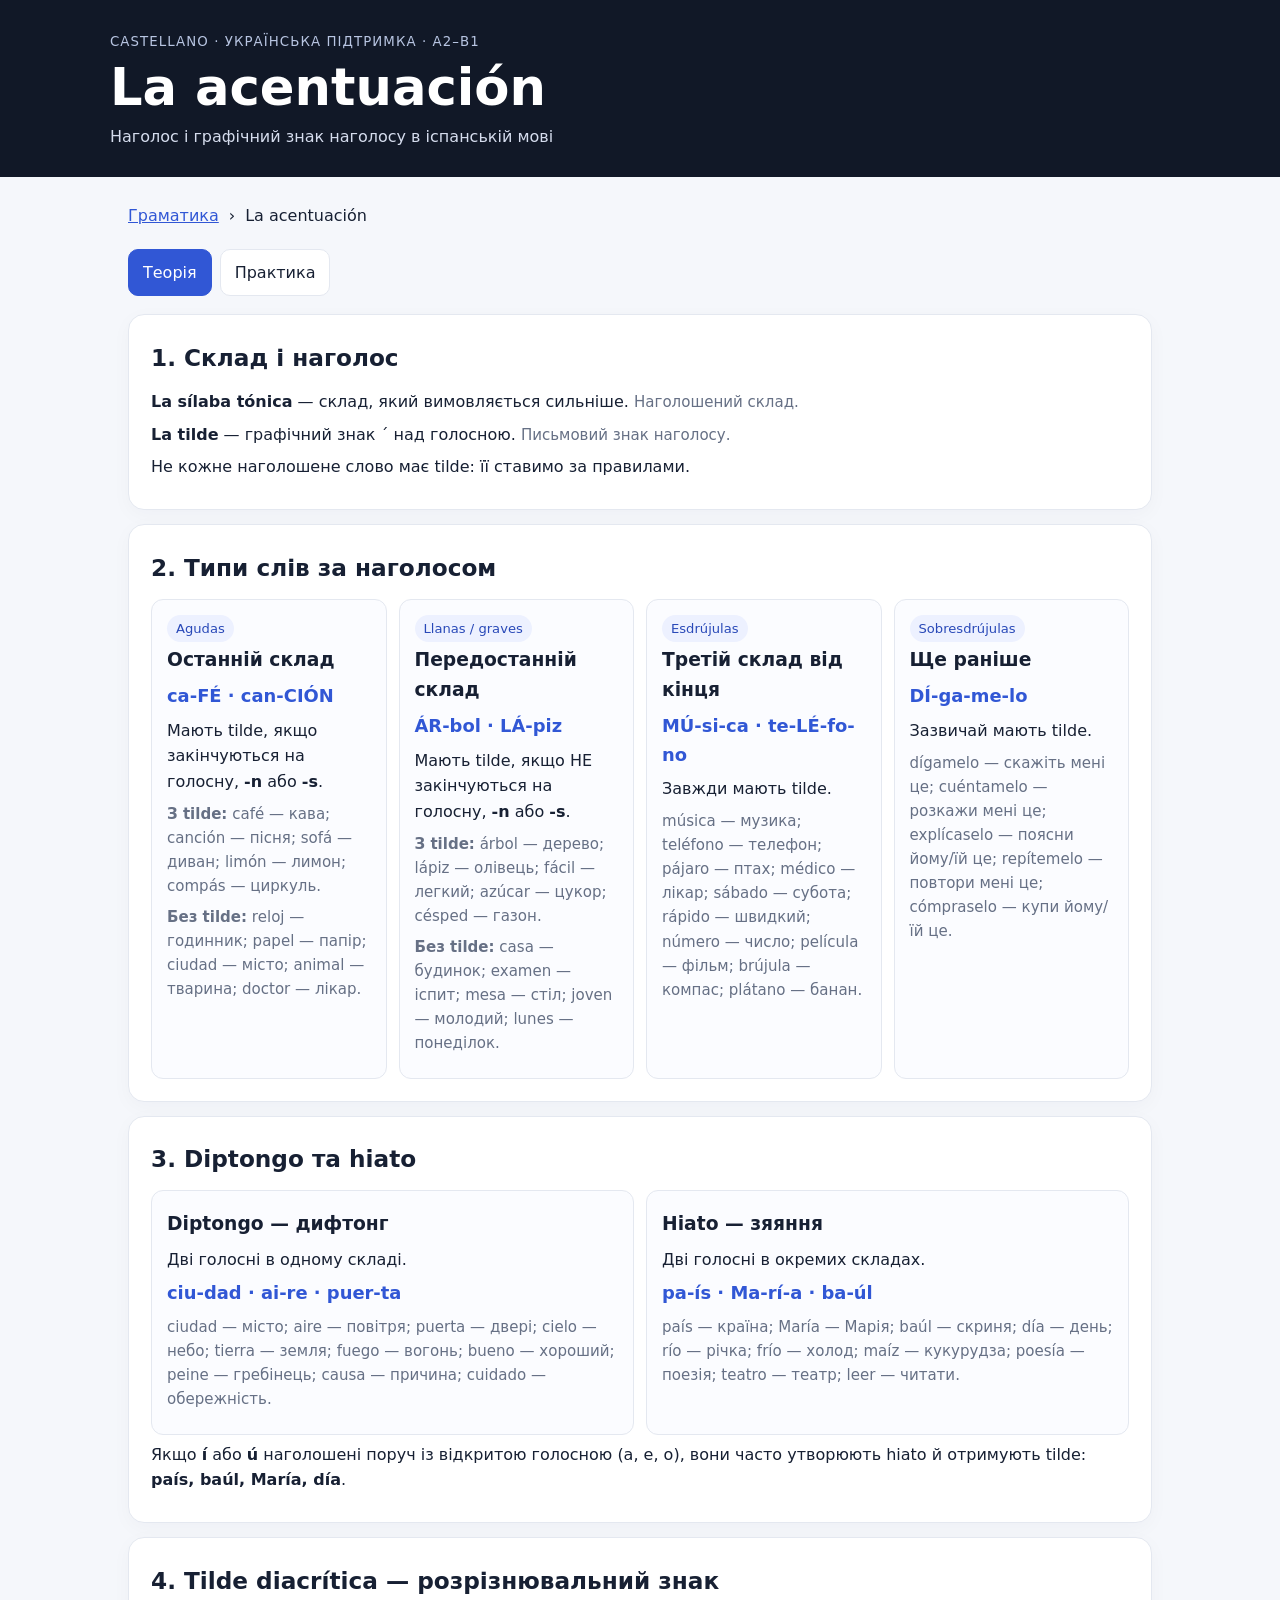
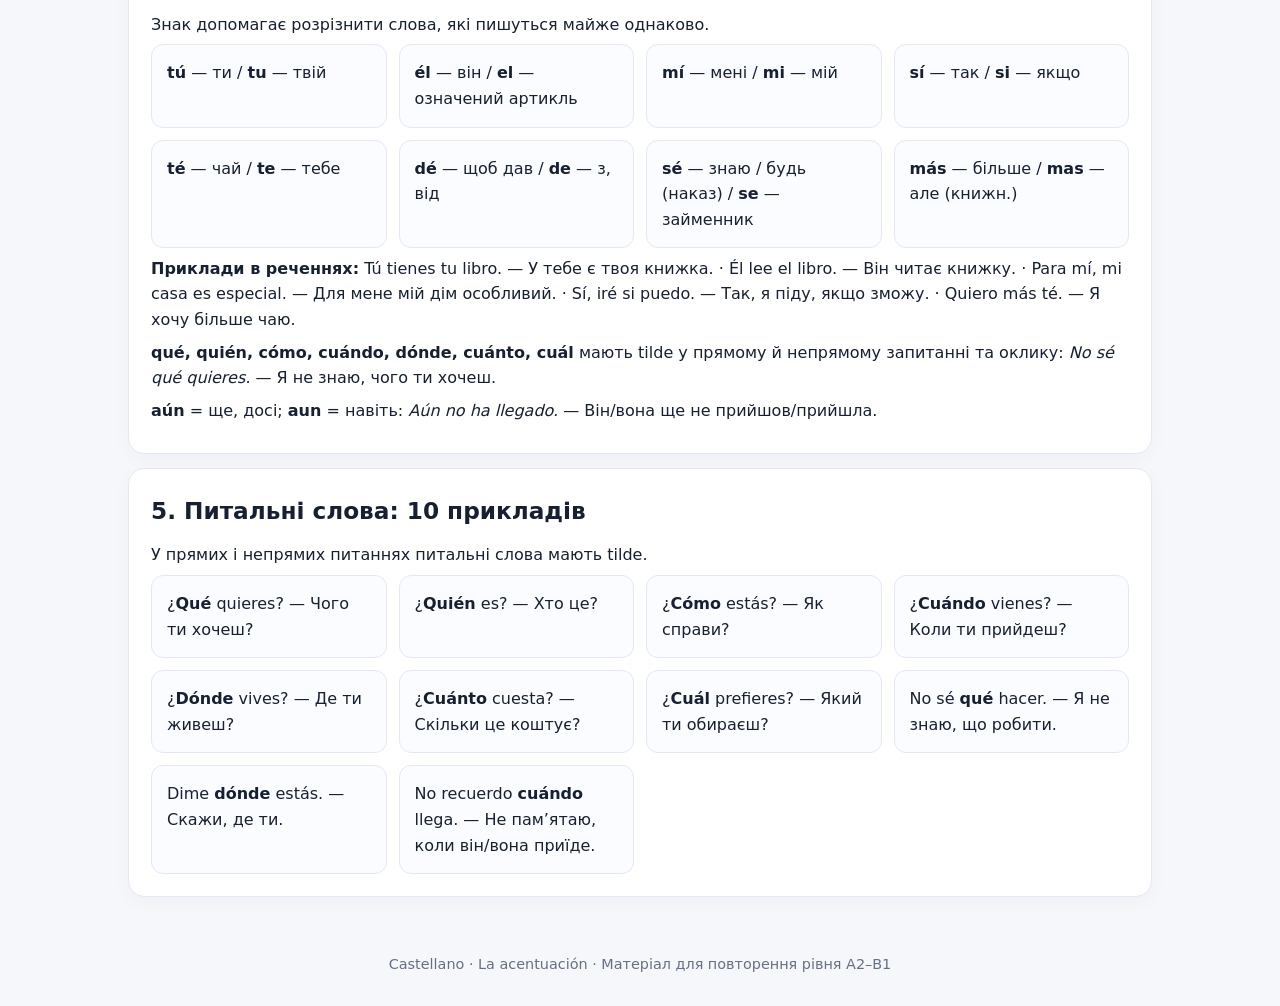
==== acentuacion.html @ d20cad96 "Organize Castellano into books, book parts, and grammar" ====
<!doctype html>
<html lang="uk">
<head>
<meta name="robots" content="noindex">
<meta charset="utf-8"><meta name="viewport" content="width=device-width,initial-scale=1">
<title>La acentuación — Castellano</title>
<style>
:root{--bg:#f5f7fb;--ink:#172033;--muted:#667085;--blue:#3157d5;--line:#e4e8f0;--green:#16845b;--red:#c43d4d}
*{box-sizing:border-box}body{margin:0;background:var(--bg);color:var(--ink);font:16px/1.6 system-ui,-apple-system,Segoe UI,sans-serif}
header{background:#111827;color:white;padding:28px max(22px,calc((100% - 1060px)/2))}
header small{color:#b8c5e2;letter-spacing:.08em;text-transform:uppercase}h1{font-size:clamp(2rem,5vw,3.2rem);line-height:1.1;margin:.35rem 0}
header p{margin:.5rem 0 0;color:#d5dced}.wrap{max-width:1060px;margin:26px auto;padding:0 18px}
nav{display:flex;gap:8px;flex-wrap:wrap;margin-bottom:18px}.tab,button,select{border:1px solid var(--line);border-radius:10px;padding:10px 14px;background:white;color:var(--ink);font:inherit;cursor:pointer}
.tab.active,button.primary{background:var(--blue);border-color:var(--blue);color:white}
.card{background:white;border:1px solid var(--line);border-radius:16px;padding:22px;margin:14px 0;box-shadow:0 5px 20px #18284808}
h2{margin:.1rem 0 .8rem;font-size:1.45rem}h3{margin:.2rem 0 .45rem}p{margin:.45rem 0}.muted,.translation{color:var(--muted)}.translation{font-size:.94rem}
.grid{display:grid;grid-template-columns:repeat(auto-fit,minmax(210px,1fr));gap:12px}
.rule{border:1px solid var(--line);border-radius:12px;padding:15px;background:#fbfcff}
.example{font-size:1.12rem;font-weight:700;color:var(--blue)}
.pill{display:inline-block;background:#edf1ff;color:#2949b8;border-radius:99px;padding:3px 9px;font-size:.82rem}
.classify-row{display:grid;grid-template-columns:minmax(100px,1fr) minmax(185px,1.8fr) minmax(135px,1fr);gap:12px;align-items:center}.classify-answer{font-weight:700;font-size:1.08rem}.classify-answer:empty{display:none}@media(max-width:620px){.classify-row{grid-template-columns:minmax(75px,1fr) minmax(155px,2fr)}.classify-answer{grid-column:2}}.task{padding:14px 0;border-top:1px solid var(--line)}.task:first-of-type{border-top:0}
input[type=text]{padding:10px 12px;border:1px solid #cbd2df;border-radius:9px;font:inherit;max-width:100%}
select{padding:8px}.feedback{font-weight:650;margin-top:6px}.good{color:var(--green)}.bad{color:var(--red)}
.actions{display:flex;gap:10px;align-items:center;flex-wrap:wrap;margin-top:12px}
.progress{height:8px;background:#e8ecf4;border-radius:9px;overflow:hidden}.progress span{display:block;height:100%;width:0;background:var(--blue);transition:width .2s}
footer{text-align:center;color:var(--muted);padding:30px 15px;font-size:.9rem}
[hidden]{display:none!important}
.crumbs{display:flex;gap:10px;margin-bottom:20px}.crumbs a{color:#3157d5}a:focus-visible,button:focus-visible{outline:3px solid #d58b00;outline-offset:3px}</style>
</head>
<body>
<header><small>Castellano · Українська підтримка · A2–B1</small><h1>La acentuación</h1><p>Наголос і графічний знак наголосу в іспанській мові</p></header>
<main class="wrap">
<nav class="crumbs" aria-label="Шлях"><a href="./#grammar">Граматика</a><span>›</span><span>La acentuación</span></nav>
<nav aria-label="Розділи">
<button class="tab active" data-tab="theory">Теорія</button><button class="tab" data-tab="practice">Практика</button>
</nav>
<section id="theory" class="panel">
<div class="card"><h2>1. Склад і наголос</h2><p><b>La sílaba tónica</b> — склад, який вимовляється сильніше. <span class="translation">Наголошений склад.</span></p><p><b>La tilde</b> — графічний знак ´ над голосною. <span class="translation">Письмовий знак наголосу.</span></p><p>Не кожне наголошене слово має tilde: її ставимо за правилами.</p></div>
<div class="card"><h2>2. Типи слів за наголосом</h2><div class="grid">
<div class="rule"><span class="pill">Agudas</span><h3>Останній склад</h3><p class="example">ca-FÉ · can-CIÓN</p><p>Мають tilde, якщо закінчуються на голосну, <b>-n</b> або <b>-s</b>.</p><p class="translation"><b>З tilde:</b> café — кава; canción — пісня; sofá — диван; limón — лимон; compás — циркуль.</p><p class="translation"><b>Без tilde:</b> reloj — годинник; papel — папір; ciudad — місто; animal — тварина; doctor — лікар.</p></div>
<div class="rule"><span class="pill">Llanas / graves</span><h3>Передостанній склад</h3><p class="example">ÁR-bol · LÁ-piz</p><p>Мають tilde, якщо НЕ закінчуються на голосну, <b>-n</b> або <b>-s</b>.</p><p class="translation"><b>З tilde:</b> árbol — дерево; lápiz — олівець; fácil — легкий; azúcar — цукор; césped — газон.</p><p class="translation"><b>Без tilde:</b> casa — будинок; examen — іспит; mesa — стіл; joven — молодий; lunes — понеділок.</p></div>
<div class="rule"><span class="pill">Esdrújulas</span><h3>Третій склад від кінця</h3><p class="example">MÚ-si-ca · te-LÉ-fo-no</p><p>Завжди мають tilde.</p><p class="translation">música — музика; teléfono — телефон; pájaro — птах; médico — лікар; sábado — субота; rápido — швидкий; número — число; película — фільм; brújula — компас; plátano — банан.</p></div>
<div class="rule"><span class="pill">Sobresdrújulas</span><h3>Ще раніше</h3><p class="example">DÍ-ga-me-lo</p><p>Зазвичай мають tilde.</p><p class="translation">dígamelo — скажіть мені це; cuéntamelo — розкажи мені це; explícaselo — поясни йому/їй це; repítemelo — повтори мені це; cómpraselo — купи йому/їй це.</p></div>
</div></div>
<div class="card"><h2>3. Diptongo та hiato</h2><div class="grid">
<div class="rule"><h3>Diptongo — дифтонг</h3><p>Дві голосні в одному складі.</p><p class="example">ciu-dad · ai-re · puer-ta</p><p class="translation">ciudad — місто; aire — повітря; puerta — двері; cielo — небо; tierra — земля; fuego — вогонь; bueno — хороший; peine — гребінець; causa — причина; cuidado — обережність.</p></div>
<div class="rule"><h3>Hiato — зяяння</h3><p>Дві голосні в окремих складах.</p><p class="example">pa-ís · Ma-rí-a · ba-úl</p><p class="translation">país — країна; María — Марія; baúl — скриня; día — день; río — річка; frío — холод; maíz — кукурудза; poesía — поезія; teatro — театр; leer — читати.</p></div>
</div><p>Якщо <b>í</b> або <b>ú</b> наголошені поруч із відкритою голосною (a, e, o), вони часто утворюють hiato й отримують tilde: <b>país, baúl, María, día</b>.</p></div>
<div class="card"><h2>4. Tilde diacrítica — розрізнювальний знак</h2><p>Знак допомагає розрізнити слова, які пишуться майже однаково.</p><div class="grid">
<div class="rule"><b>tú</b> — ти / <b>tu</b> — твій</div><div class="rule"><b>él</b> — він / <b>el</b> — означений артикль</div>
<div class="rule"><b>mí</b> — мені / <b>mi</b> — мій</div><div class="rule"><b>sí</b> — так / <b>si</b> — якщо</div>
<div class="rule"><b>té</b> — чай / <b>te</b> — тебе</div><div class="rule"><b>dé</b> — щоб дав / <b>de</b> — з, від</div>
<div class="rule"><b>sé</b> — знаю / будь (наказ) / <b>se</b> — займенник</div><div class="rule"><b>más</b> — більше / <b>mas</b> — але (книжн.)</div>
</div><p><b>Приклади в реченнях:</b> Tú tienes tu libro. — У тебе є твоя книжка. · Él lee el libro. — Він читає книжку. · Para mí, mi casa es especial. — Для мене мій дім особливий. · Sí, iré si puedo. — Так, я піду, якщо зможу. · Quiero más té. — Я хочу більше чаю.</p><p><b>qué, quién, cómo, cuándo, dónde, cuánto, cuál</b> мають tilde у прямому й непрямому запитанні та оклику: <i>No sé qué quieres.</i> — Я не знаю, чого ти хочеш.</p><p><b>aún</b> = ще, досі; <b>aun</b> = навіть: <i>Aún no ha llegado.</i> — Він/вона ще не прийшов/прийшла.</p></div>
<div class="card"><h2>5. Питальні слова: 10 прикладів</h2><p>У прямих і непрямих питаннях питальні слова мають tilde.</p><div class="grid"><div class="rule">¿<b>Qué</b> quieres? — Чого ти хочеш?</div><div class="rule">¿<b>Quién</b> es? — Хто це?</div><div class="rule">¿<b>Cómo</b> estás? — Як справи?</div><div class="rule">¿<b>Cuándo</b> vienes? — Коли ти прийдеш?</div><div class="rule">¿<b>Dónde</b> vives? — Де ти живеш?</div><div class="rule">¿<b>Cuánto</b> cuesta? — Скільки це коштує?</div><div class="rule">¿<b>Cuál</b> prefieres? — Який ти обираєш?</div><div class="rule">No sé <b>qué</b> hacer. — Я не знаю, що робити.</div><div class="rule">Dime <b>dónde</b> estás. — Скажи, де ти.</div><div class="rule">No recuerdo <b>cuándo</b> llega. — Не пам’ятаю, коли він/вона приїде.</div></div></div>
</section>
<section id="practice" class="panel" hidden>
<div class="card"><h2>Практика: визнач тип слова</h2><p class="muted">50 слів без графічного знака наголосу. Визначте категорію за вимовою. Після вибору справа з’явиться правильне написання: зеленим — правильна категорія, червоним — помилка.</p><div id="classify"></div><div class="actions"><button class="primary" id="checkClass">Підрахувати результат</button><button id="resetClass">Почати заново</button><span id="classScore" aria-live="polite"></span></div></div>
</section>
</main><footer>Castellano · La acentuación · Матеріал для повторення рівня A2–B1</footer>
<script>
const $=s=>document.querySelector(s);
document.querySelectorAll('.tab').forEach(b=>b.addEventListener('click',()=>{document.querySelectorAll('.tab').forEach(x=>x.classList.toggle('active',x===b));document.querySelectorAll('.panel').forEach(x=>x.hidden=x.id!==b.dataset.tab)}));
// The source word is shown without written accent. The correct form is revealed only after a choice.
const removeTilde=s=>s.normalize('NFD').replace(/[\u0300-\u036f]/g,'').normalize('NFC');
const kinds=[["café", "aguda"], ["árbol", "llana"], ["música", "esdrújula"], ["reloj", "aguda"], ["lápiz", "llana"], ["teléfono", "esdrújula"], ["sofá", "aguda"], ["papel", "aguda"], ["fácil", "llana"], ["casa", "llana"], ["pájaro", "esdrújula"], ["sábado", "esdrújula"], ["limón", "aguda"], ["examen", "llana"], ["número", "esdrújula"], ["canción", "aguda"], ["ciudad", "aguda"], ["animal", "aguda"], ["compás", "aguda"], ["doctor", "aguda"], ["azúcar", "llana"], ["césped", "llana"], ["mesa", "llana"], ["joven", "llana"], ["lunes", "llana"], ["rápido", "esdrújula"], ["médico", "esdrújula"], ["película", "esdrújula"], ["brújula", "esdrújula"], ["plátano", "esdrújula"], ["corazón", "aguda"], ["inglés", "aguda"], ["hotel", "aguda"], ["verdad", "aguda"], ["mamá", "aguda"], ["difícil", "llana"], ["útil", "llana"], ["viernes", "llana"], ["zapato", "llana"], ["libro", "llana"], ["público", "esdrújula"], ["práctico", "esdrújula"], ["matemáticas", "esdrújula"], ["último", "esdrújula"], ["página", "esdrújula"], ["dígamelo", "sobresdrújula"], ["cuéntamelo", "sobresdrújula"], ["explícaselo", "sobresdrújula"], ["repítemelo", "sobresdrújula"], ["cómpraselo", "sobresdrújula"]];
const kindLabel={aguda:'Aguda',llana:'Llana',esdrújula:'Esdrújula',sobresdrújula:'Sobresdrújula'};
const kindOptions='<option value="">Оберіть…</option><option value="aguda">Aguda — останній</option><option value="llana">Llana — передостанній</option><option value="esdrújula">Esdrújula — третій від кінця</option><option value="sobresdrújula">Sobresdrújula — четвертий або раніше</option>';
$('#classify').innerHTML=kinds.map((x,i)=>`<div class="task classify-row"><b>${i+1}. ${removeTilde(x[0])}</b><select aria-label="Тип наголосу для ${removeTilde(x[0])}" data-kind="${i}">${kindOptions}</select><div class="classify-answer" id="kf${i}" aria-live="polite"></div></div>`).join('');
function updateKind(i){const x=kinds[i],value=document.querySelector(`[data-kind="${i}"]`).value,out=$('#kf'+i);if(!value){out.textContent='';out.className='classify-answer';return}const ok=value===x[1];out.textContent=(ok?'✓ ':'✗ ')+x[0]+(ok?'':' · '+kindLabel[x[1]]);out.className='classify-answer '+(ok?'good':'bad')}
document.querySelectorAll('[data-kind]').forEach(el=>el.addEventListener('change',()=>{updateKind(Number(el.dataset.kind));$('#classScore').textContent=''}));
$('#checkClass').onclick=()=>{let n=0;kinds.forEach((x,i)=>{updateKind(i);if(document.querySelector(`[data-kind="${i}"]`).value===x[1])n++});$('#classScore').textContent=`${n}/${kinds.length} правильних`};
$('#resetClass').onclick=()=>{document.querySelectorAll('[data-kind]').forEach(el=>el.value='');document.querySelectorAll('.classify-answer').forEach(el=>{el.textContent='';el.className='classify-answer'});$('#classScore').textContent=''};
</script></body></html>
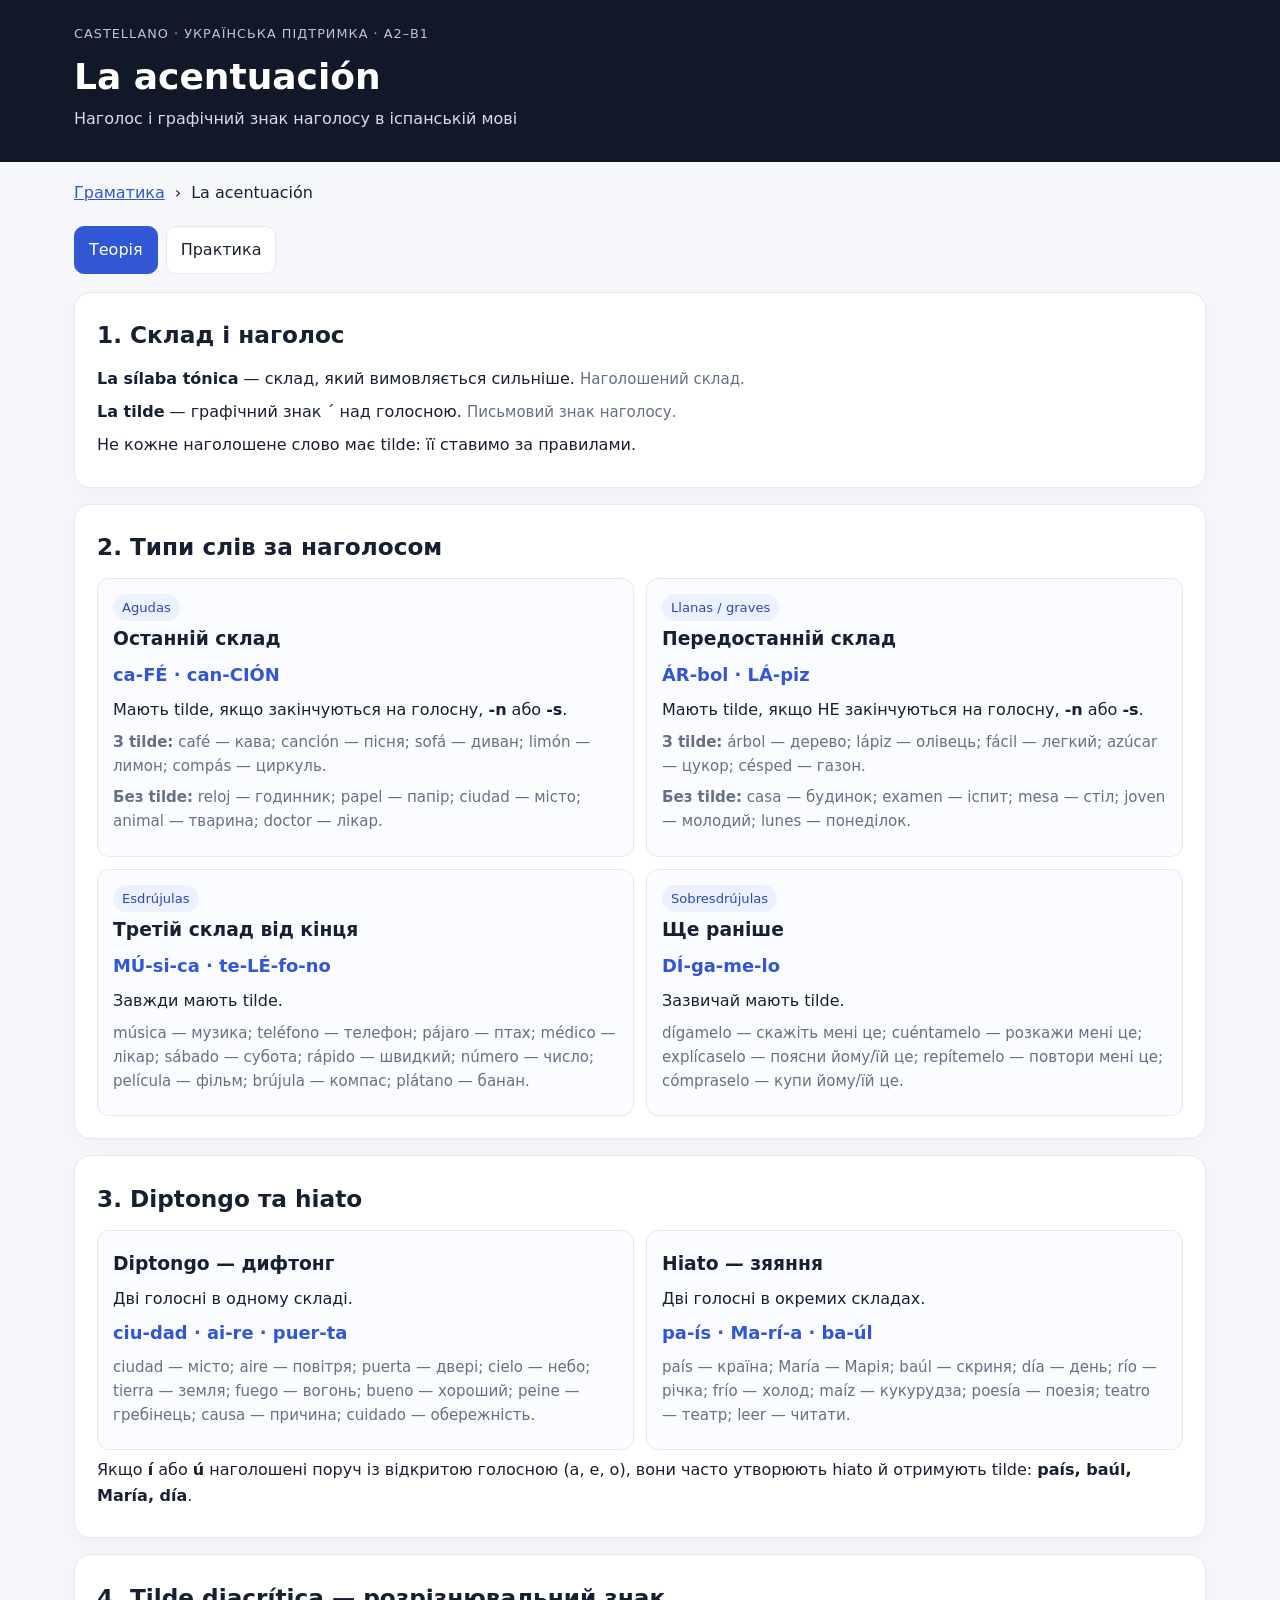
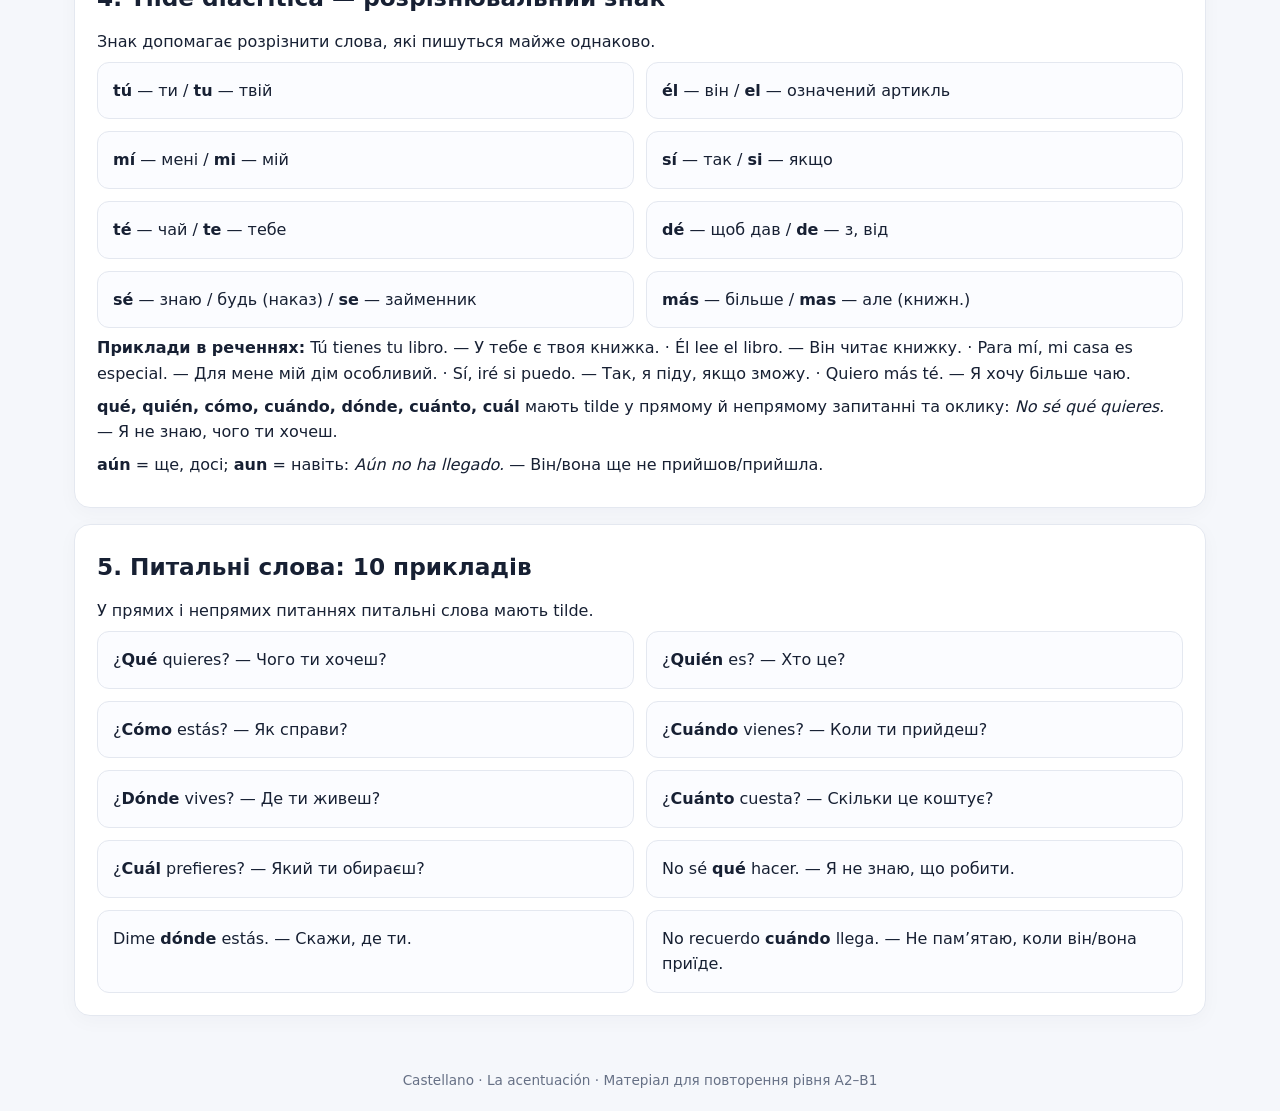
==== commit fc795915: "Optimize every page for landscape iPad and touch interaction" ====
--- a/acentuacion.html
+++ b/acentuacion.html
@@ -26,7 +26,7 @@
 footer{text-align:center;color:var(--muted);padding:30px 15px;font-size:.9rem}
 [hidden]{display:none!important}
 .crumbs{display:flex;gap:10px;margin-bottom:20px}.crumbs a{color:#3157d5}a:focus-visible,button:focus-visible{outline:3px solid #d58b00;outline-offset:3px}</style>
-</head>
+<link rel="stylesheet" href="ipad-layout.css"></head>
 <body>
 <header><small>Castellano · Українська підтримка · A2–B1</small><h1>La acentuación</h1><p>Наголос і графічний знак наголосу в іспанській мові</p></header>
 <main class="wrap">
--- a/ipad-layout.css
+++ b/ipad-layout.css
@@ -0,0 +1,60 @@
+/* Touch controls and comfortable reading on iPad in landscape. */
+html{-webkit-text-size-adjust:100%;scroll-padding-top:16px}
+body{overflow-wrap:break-word}
+button,select,input,summary,a.action,.section-nav a{touch-action:manipulation}
+button,select,input[type=text],input[type=search],summary,.section-nav a,a.action{min-height:48px}
+button,select,input{font-size:16px}
+button{white-space:normal}
+a.action,.section-nav a{display:inline-flex;align-items:center;justify-content:center}
+button:focus-visible,select:focus-visible,input:focus-visible,summary:focus-visible,a:focus-visible{outline:3px solid #d58b00;outline-offset:3px}
+@media (min-width:960px) and (orientation:landscape){
+ header{padding:20px max(24px,calc((100% - 1132px)/2)) 24px}
+ header small{margin-top:12px;font-size:.8rem}
+ header h1{font-size:2.25rem;line-height:1.15;margin:10px 0}
+ header p{margin:8px 0;max-width:960px;font-size:1rem;line-height:1.45}
+ .wrap{max-width:1180px;padding:18px 24px;margin:0 auto}
+ .card{padding:22px;margin-top:14px;margin-bottom:16px}
+ .section-nav{gap:12px;margin-top:4px;margin-bottom:20px}
+ .section-nav a{min-width:160px}
+ .grid.parts{grid-template-columns:repeat(3,minmax(0,1fr));gap:16px}
+ .parts .rule{display:flex;flex-direction:column;align-items:flex-start;padding:20px}
+ .parts .rule>p:last-child{margin-top:auto;padding-top:12px}
+ .parts h3{font-size:1.25rem;line-height:1.35;margin-top:14px}
+ .booktitle{font-size:2rem}
+ nav[aria-label="Розділи посібника"]{display:grid;grid-template-columns:repeat(7,minmax(0,1fr));gap:8px;margin-bottom:16px}
+ nav[aria-label="Розділи посібника"] button{padding:10px 6px;font-size:15px;line-height:1.3;min-height:50px}
+ [aria-label="Частини книжки"]{margin-bottom:12px!important;gap:10px}
+ [aria-label="Частини книжки"] a{min-height:44px;display:inline-flex;align-items:center;padding:7px 14px}
+ .study-active header{padding-top:12px;padding-bottom:12px}
+ .study-active header small,.study-active header>p,.study-active header>.row{display:none}
+ .study-active header h1{font-size:1.65rem;margin:6px 0 0}
+ .study-active header>a{font-size:.9rem;min-height:28px;display:inline-flex;align-items:center}
+ .study-active .wrap{padding-top:12px}
+ .quiz-card{margin-top:0}
+ .quiz-layout{display:grid;grid-template-columns:minmax(0,.9fr) minmax(0,1.1fr);gap:24px;align-items:start}
+ .quiz-prompt .eyebrow{margin-top:0;font-size:.9rem}
+ .quiz-prompt h2{font-size:1.4rem;line-height:1.4}
+ .quiz-layout .options{margin:0;gap:10px}
+ .quiz-layout .option{padding:13px 15px;min-height:58px;font-size:16px;line-height:1.45}
+ .quiz-card .progress{margin:12px 0 18px}
+ .quiz-card .feedback{margin:14px 0;padding:12px 16px;font-size:16px}
+ .quiz-card .feedback p{margin:3px 0}
+ .quiz-card>.row:last-child{margin-top:14px}
+ .quiz-card #submit{min-width:235px}
+ .bilingual{grid-template-columns:minmax(0,1fr) minmax(0,1fr);gap:24px}
+ .bilingual>div{padding:6px 0}
+ #cardList article{padding:10px 0;border-bottom:1px solid var(--line)}
+ #cardList article>p{margin:4px 0 8px}
+ .vocab{padding:16px}
+ #theory .grid{grid-template-columns:repeat(2,minmax(0,1fr))}
+ .classify-row{min-height:72px}
+ .classify-row select{min-height:48px;max-width:100%}
+ footer{padding:20px 24px;font-size:.85rem}
+}
+@media (min-width:1100px) and (orientation:landscape){
+ #classify{display:grid;grid-template-columns:repeat(2,minmax(0,1fr));column-gap:26px}
+ #classify .classify-row{grid-template-columns:minmax(65px,.85fr) minmax(145px,1.6fr) minmax(95px,1fr);gap:8px}
+ #classify select{font-size:15px;padding:8px 4px}
+ #classify .classify-answer{font-size:1rem;overflow-wrap:anywhere}
+}
+@media(max-width:959px){.quiz-layout{display:block}}
